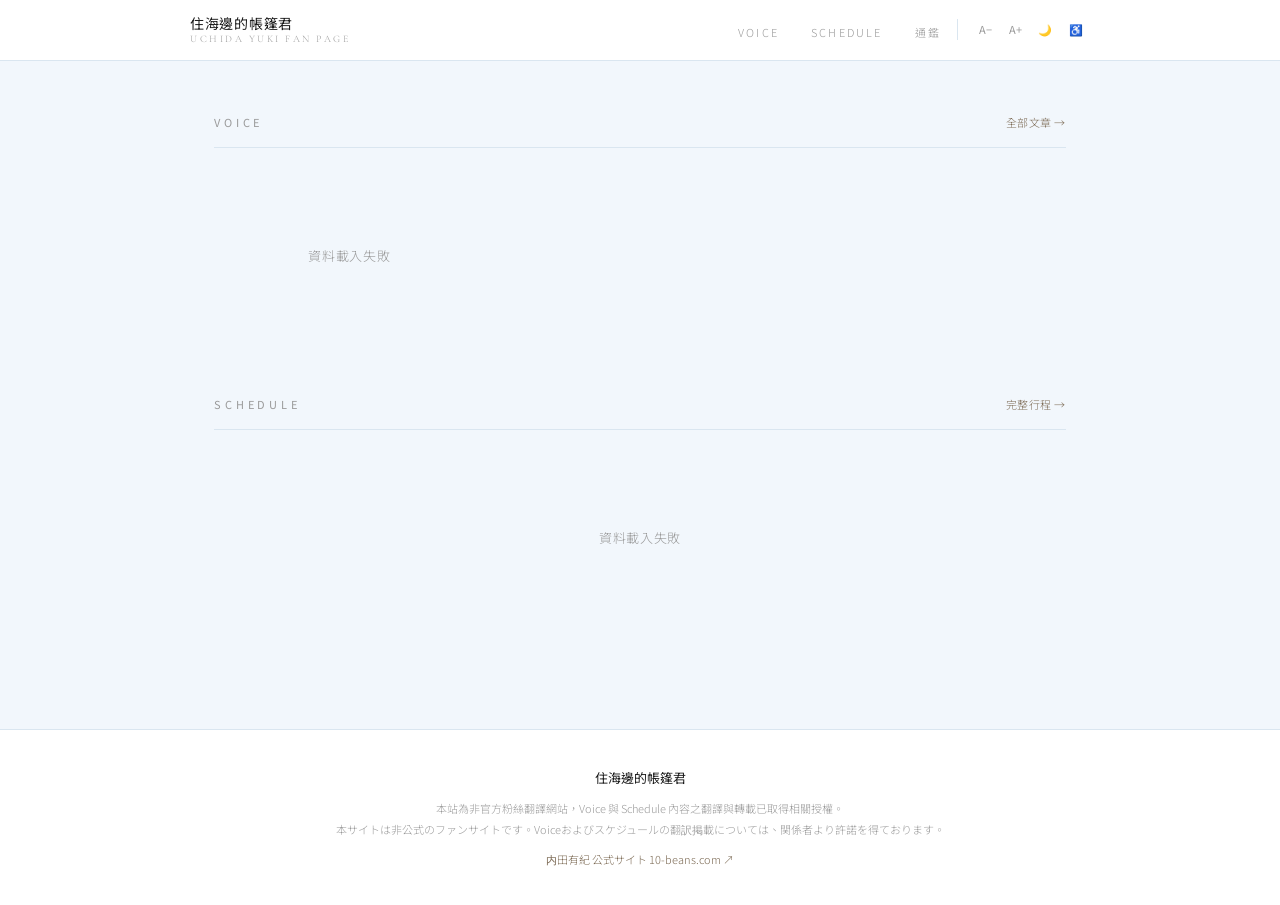
==== index.html @ 073a6e4d "Update index.html" ====
<!DOCTYPE html>
<html lang="zh-TW">
<head>
  <meta charset="UTF-8">
  <meta name="viewport" content="width=device-width, initial-scale=1.0">
  <title>住海邊的帳篷君</title>
  <meta name="description" content="住海邊的帳篷君">
  <link rel="icon" href="assets/favicon.svg" type="image/svg+xml">
  <link rel="stylesheet" href="assets/css/style.css">
</head>
<body>

<header class="site-header">
  <a href="#main-content" class="skip-link">跳到主要內容</a>
  <div class="header-inner">
    <a href="index.html" class="site-title">
      住海邊的帳篷君
      <small>UCHIDA YUKI FAN PAGE</small>
    </a>
    <div class="header-right">
      <nav>
        <a href="voice.html">VOICE</a>
        <a href="schedule.html">SCHEDULE</a>
        <a href="works.html">通鑑</a>
      </nav>
      <div class="a11y-controls" role="group" aria-label="顯示設定">
        <button class="ctrl-btn" id="btn-font-down" aria-label="縮小字體">A−</button>
        <button class="ctrl-btn" id="btn-font-up"   aria-label="放大字體">A+</button>
        <button class="ctrl-btn" id="btn-dark"      aria-label="切換夜間模式">🌙</button>
        <button class="ctrl-btn" id="btn-a11y"      aria-label="切換無障礙模式">♿</button>
      </div>
    </div>
  </div>
</header>

<main id="main-content" class="main-content">

  <section aria-label="Voice 近況分享">
    <div class="section-header">
      <span class="section-title">Voice</span>
      <a href="voice.html" class="section-more">全部文章 →</a>
    </div>
    <div class="voice-grid" id="home-voice" aria-live="polite" aria-label="最新 Voice 文章">
      <div class="loading">讀取中…</div>
    </div>
  </section>

  <section aria-label="Schedule 近期行程">
    <div class="section-header">
      <span class="section-title">Schedule</span>
      <a href="schedule.html" class="section-more">完整行程 →</a>
    </div>
    <div class="schedule-list" id="home-schedule" aria-live="polite" aria-label="最新行程">
      <div class="loading">讀取中…</div>
    </div>
  </section>

</main>

<footer class="site-footer">
  <div class="footer-inner">
    <div class="footer-name">住海邊的帳篷君</div>
    <div class="footer-notice">
      本站為非官方粉絲翻譯網站，Voice 與 Schedule 內容之翻譯與轉載已取得相關授權。<br>
      本サイトは非公式のファンサイトです。Voiceおよびスケジュールの翻訳掲載については、関係者より許諾を得ております。
    </div>
    <div class="footer-official">
      <a href="https://10-beans.com/" target="_blank" rel="noopener">内田有紀 公式サイト 10-beans.com ↗</a>
    </div>
  </div>
</footer>

<script src="assets/js/app.js"></script>
<script>initHomePage();</script>
</body>
</html>
---- assets/css/style.css ----
@import url('https://fonts.googleapis.com/css2?family=Noto+Sans+TC:wght@300;400;500&family=Cormorant+Garamond:ital,wght@0,300;0,400;1,300&display=swap');

:root {
  --bg: #F2F7FC;
  --bg-card: #FFFFFF;
  --text-primary: #1C1C1C;
  --text-secondary: #5A5A5A;
  --text-muted: #9A9A9A;
  --border: #DAE6F0;
  --accent: #7C6A54;
  --accent-hover: #5C4E3C;
  --accent-light: #E6EFF7;
}

* { box-sizing: border-box; margin: 0; padding: 0; }

body {
  font-family: 'Noto Sans TC', sans-serif;
  font-weight: 300;
  background: var(--bg);
  color: var(--text-primary);
  line-height: 1.8;
}

a { color: inherit; text-decoration: none; }

/* ── Header ── */
.site-header {
  border-bottom: 1px solid var(--border);
  padding: 0 24px;
  background: #fff;
  position: sticky;
  top: 0;
  z-index: 100;
}
.header-inner {
  max-width: 900px;
  margin: 0 auto;
  display: flex;
  align-items: center;
  justify-content: space-between;
  height: 60px;
}
.site-title {
  font-size: 14px;
  font-weight: 400;
  letter-spacing: 0.05em;
  line-height: 1.3;
}
.site-title small {
  display: block;
  font-family: 'Cormorant Garamond', serif;
  font-size: 10px;
  color: var(--text-muted);
  letter-spacing: 0.25em;
  font-weight: 300;
}
nav a {
  font-size: 11px;
  letter-spacing: 0.2em;
  color: var(--text-muted);
  margin-left: 28px;
  transition: color 0.2s;
}
nav a:hover, nav a.active { color: var(--accent); }

/* ── Layout ── */
.main-content {
  max-width: 900px;
  margin: 0 auto;
  padding: 52px 24px;
}

/* ── Section header ── */
.section-header {
  display: flex;
  align-items: baseline;
  justify-content: space-between;
  margin-bottom: 32px;
  padding-bottom: 14px;
  border-bottom: 1px solid var(--border);
}
.section-title {
  font-size: 11px;
  letter-spacing: 0.35em;
  font-weight: 400;
  color: var(--text-muted);
  text-transform: uppercase;
}
.section-more {
  font-size: 11px;
  color: var(--accent);
  letter-spacing: 0.05em;
}

/* ── Voice cards ── */
.voice-grid {
  display: grid;
  grid-template-columns: repeat(auto-fill, minmax(260px, 1fr));
  gap: 20px;
  margin-bottom: 64px;
}
.voice-card {
  display: block;
  background: var(--bg-card);
  border: 1px solid var(--border);
  padding: 22px 24px;
  transition: border-color 0.2s, box-shadow 0.2s;
}
.voice-card:hover {
  border-color: var(--accent);
  box-shadow: 0 2px 16px rgba(124, 106, 84, 0.09);
}
.voice-date {
  font-size: 13px;
  color: var(--text-muted);
  letter-spacing: 0.1em;
  margin-bottom: 10px;
  font-family: 'Cormorant Garamond', serif;
}
.voice-title {
  font-size: 15px;
  font-weight: 400;
  line-height: 1.55;
  margin-bottom: 10px;
}
.voice-excerpt {
  font-size: 13px;
  color: var(--text-secondary);
  line-height: 1.7;
  display: -webkit-box;
  -webkit-line-clamp: 3;
  -webkit-box-orient: vertical;
  overflow: hidden;
}

/* ── Schedule list ── */
.schedule-list { margin-bottom: 64px; }
.schedule-item {
  display: grid;
  grid-template-columns: 110px 56px 1fr;
  gap: 16px;
  align-items: start;
  padding: 18px 0;
  border-bottom: 1px solid var(--border);
}
.schedule-item:first-child { border-top: 1px solid var(--border); }
.schedule-date {
  font-size: 12px;
  font-family: 'Cormorant Garamond', serif;
  color: var(--text-muted);
  padding-top: 3px;
  line-height: 1.5;
}
.schedule-type {
  display: inline-block;
  font-size: 10px;
  letter-spacing: 0.08em;
  padding: 3px 8px;
  background: var(--accent-light);
  color: var(--accent);
  margin-top: 2px;
}
.schedule-content { font-size: 14px; }
.schedule-title { font-weight: 400; margin-bottom: 4px; line-height: 1.5; }
.schedule-desc { font-size: 13px; color: var(--text-secondary); line-height: 1.65; }
.schedule-link {
  display: inline-block;
  font-size: 11px;
  color: var(--accent);
  margin-top: 5px;
  letter-spacing: 0.05em;
}

/* ── Page header ── */
.page-header {
  margin-bottom: 48px;
  padding-bottom: 20px;
  border-bottom: 1px solid var(--border);
}
.page-label {
  font-size: 10px;
  letter-spacing: 0.4em;
  font-weight: 400;
  color: var(--text-muted);
  text-transform: uppercase;
}
.page-title-jp {
  font-size: 24px;
  font-weight: 300;
  margin-top: 8px;
  font-family: 'Cormorant Garamond', serif;
  color: var(--text-primary);
}

/* ── Post detail ── */
.post-meta { margin-bottom: 32px; }
.post-date {
  font-size: 15px;
  color: var(--text-muted);
  font-family: 'Cormorant Garamond', serif;
  letter-spacing: 0.1em;
  margin-bottom: 12px;
}
.post-title { font-size: 22px; font-weight: 400; line-height: 1.5; }
.post-body {
  font-size: 15px;
  line-height: 1.5;
  color: var(--text-primary);
}
.post-body p { margin-bottom: 0.4em; }
.post-notice {
  margin-top: 52px;
  padding: 16px 20px;
  background: var(--accent-light);
  font-size: 12px;
  color: var(--text-secondary);
  border-left: 2px solid var(--accent);
  line-height: 1.8;
}
.post-notice a { color: var(--accent); }
.back-link {
  display: inline-block;
  margin-top: 32px;
  font-size: 12px;
  color: var(--accent);
  letter-spacing: 0.05em;
}

/* ── Pagination ── */
.pagination {
  display: flex;
  justify-content: center;
  gap: 6px;
  margin-top: 48px;
}
.page-btn {
  width: 34px;
  height: 34px;
  display: flex;
  align-items: center;
  justify-content: center;
  border: 1px solid var(--border);
  background: white;
  font-size: 12px;
  cursor: pointer;
  color: var(--text-secondary);
  transition: all 0.2s;
  font-family: 'Noto Sans TC', sans-serif;
}
.page-btn:hover { border-color: var(--accent); color: var(--accent); }
.page-btn.active { background: var(--accent); border-color: var(--accent); color: white; }
.page-ellipsis { display: flex; align-items: center; padding: 0 4px; color: var(--text-muted); font-size: 12px; }

/* ── States ── */
.empty-state {
  text-align: center;
  padding: 64px 0;
  color: var(--text-muted);
  font-size: 13px;
  letter-spacing: 0.05em;
}
.loading {
  text-align: center;
  padding: 40px;
  color: var(--text-muted);
  font-size: 12px;
  letter-spacing: 0.15em;
}

/* ── Footer ── */
.site-footer {
  border-top: 1px solid var(--border);
  padding: 36px 24px;
  text-align: center;
  background: #fff;
}
.footer-inner { max-width: 900px; margin: 0 auto; }
.footer-name { font-size: 13px; font-weight: 400; margin-bottom: 8px; }
.footer-notice { font-size: 11px; color: var(--text-muted); line-height: 1.9; }
.footer-official { font-size: 11px; margin-top: 10px; }
.footer-official a { color: var(--accent); }

/* ── Skip link ── */
.skip-link {
  position: absolute;
  top: -48px;
  left: 16px;
  background: var(--accent);
  color: #fff;
  padding: 8px 16px;
  font-size: 13px;
  z-index: 200;
  border-radius: 0 0 4px 4px;
  transition: top 0.15s;
}
.skip-link:focus { top: 0; outline: none; }

/* ── Header controls ── */
.header-right {
  display: flex;
  align-items: center;
  gap: 16px;
}
.a11y-controls {
  display: flex;
  align-items: center;
  gap: 2px;
  padding-left: 14px;
  border-left: 1px solid var(--border);
}
.ctrl-btn {
  background: none;
  border: none;
  cursor: pointer;
  font-size: 11px;
  color: var(--text-muted);
  padding: 5px 7px;
  border-radius: 3px;
  transition: all 0.15s;
  font-family: 'Noto Sans TC', sans-serif;
  letter-spacing: 0.03em;
  line-height: 1;
}
.ctrl-btn:hover { color: var(--accent); background: var(--accent-light); }
.ctrl-btn.active { color: var(--accent); background: var(--accent-light); }

/* ── Keyboard focus (all modes) ── */
a:focus-visible,
button:focus-visible {
  outline: 2px solid var(--accent);
  outline-offset: 2px;
  border-radius: 2px;
}

/* ── Dark mode ── */
body.dark-mode {
  --bg: #151b25;
  --bg-card: #1c2435;
  --text-primary: #dce4f0;
  --text-secondary: #8a9ab0;
  --text-muted: #556070;
  --border: #263040;
  --accent: #9a8870;
  --accent-hover: #b8a688;
  --accent-light: #1e2530;
}
body.dark-mode .site-header { background: #111720; }
body.dark-mode .site-footer { background: #111720; }
body.dark-mode .page-btn { background: var(--bg-card); }

/* ── Font size levels ── */
body.font-lg .post-body,
body.font-lg .voice-excerpt,
body.font-lg .schedule-content { font-size: 16px; }
body.font-lg .voice-date,
body.font-lg .schedule-date { font-size: 14px; }

body.font-xl .post-body,
body.font-xl .voice-excerpt,
body.font-xl .schedule-content { font-size: 18px; }
body.font-xl .voice-date,
body.font-xl .schedule-date { font-size: 15px; }

/* ── Accessibility mode ── */
body.a11y-mode nav a {
  min-height: 44px;
  display: inline-flex;
  align-items: center;
}
body.a11y-mode .ctrl-btn { min-height: 36px; min-width: 36px; }
body.a11y-mode .voice-card { padding: 28px; }
body.a11y-mode .page-btn { width: 44px; height: 44px; font-size: 14px; }
body.a11y-mode .schedule-item { padding: 22px 0; gap: 20px; }
body.a11y-mode *:focus,
body.a11y-mode *:focus-visible {
  outline: 3px solid var(--accent) !important;
  outline-offset: 3px;
}

/* ── Works 有紀通鑑 ── */
.page-eyebrow {
  font-size: 11px;
  letter-spacing: 0.3em;
  color: var(--text-muted);
  text-transform: uppercase;
  margin-bottom: 8px;
}
.page-title-lg {
  font-size: 28px;
  font-weight: 300;
  font-family: 'Cormorant Garamond', serif;
  letter-spacing: 0.05em;
  margin-bottom: 6px;
}
.page-desc {
  font-size: 13px;
  color: var(--text-secondary);
  margin-bottom: 40px;
}

/* 篩選列 */
.works-filter {
  display: flex;
  flex-wrap: wrap;
  gap: 8px;
  margin-bottom: 48px;
}
.filter-btn {
  background: none;
  border: 1px solid var(--border);
  padding: 5px 14px;
  font-size: 12px;
  font-family: inherit;
  letter-spacing: 0.05em;
  color: var(--text-secondary);
  cursor: pointer;
  border-radius: 2px;
  transition: all 0.2s;
}
.filter-btn:hover { border-color: var(--accent); color: var(--accent); }
.filter-btn.active {
  background: var(--accent);
  border-color: var(--accent);
  color: #fff;
}

/* 時間軸 */
.timeline-year-block { margin-bottom: 48px; }
.timeline-year-heading {
  display: flex;
  align-items: baseline;
  gap: 16px;
  margin-bottom: 16px;
}
.timeline-year {
  font-family: 'Cormorant Garamond', serif;
  font-size: 32px;
  font-weight: 300;
  color: var(--text-muted);
  min-width: 60px;
  letter-spacing: 0.02em;
}
.timeline-year-line {
  flex: 1;
  height: 1px;
  background: var(--border);
}
.timeline-works { display: flex; flex-direction: column; gap: 0; }
.work-item {
  display: grid;
  grid-template-columns: 80px 1fr;
  gap: 12px 16px;
  padding: 12px 0;
  border-bottom: 1px solid var(--border);
  align-items: start;
}
.work-item:last-child { border-bottom: none; }
.work-type-tag {
  display: inline-block;
  font-size: 10px;
  letter-spacing: 0.08em;
  padding: 3px 8px;
  border-radius: 2px;
  white-space: nowrap;
  margin-top: 2px;
  text-align: center;
}
/* 各類型顏色 */
.tag-電視劇  { background: #E3EEF9; color: #2471A3; }
.tag-電影    { background: #EDE0F5; color: #7D3C98; }
.tag-配信短劇 { background: #D5EEF0; color: #117A8B; }
.tag-CD      { background: #FDEBD0; color: #BA6A1A; }
.tag-演唱會   { background: #FDEBF2; color: #B5316A; }
.tag-舞台劇   { background: #D5F5E3; color: #1E8449; }
.tag-其他    { background: #F0F0F0; color: #666; }

.work-info { }
.work-title {
  font-size: 14px;
  font-weight: 400;
  line-height: 1.5;
}
.work-title-zh {
  font-size: 12px;
  color: var(--text-muted);
  margin-left: 6px;
}
.work-meta {
  font-size: 12px;
  color: var(--text-secondary);
  margin-top: 3px;
  line-height: 1.6;
}
.work-notes {
  font-size: 11px;
  color: var(--text-muted);
  margin-top: 3px;
  line-height: 1.6;
}

/* dark mode works */
body.dark-mode .tag-電視劇  { background: #1A3050; color: #6AACDC; }
body.dark-mode .tag-電影    { background: #2D1F40; color: #C39BD3; }
body.dark-mode .tag-配信短劇 { background: #0E2D32; color: #76D7C4; }
body.dark-mode .tag-CD      { background: #3D2508; color: #F0A862; }
body.dark-mode .tag-演唱會   { background: #3D0A20; color: #F1948A; }
body.dark-mode .tag-舞台劇   { background: #0B3020; color: #7DCEA0; }
body.dark-mode .tag-其他    { background: #2a2a2a; color: #aaa; }

/* ── Responsive ── */
@media (max-width: 640px) {
  .schedule-item { grid-template-columns: 90px 1fr; }
  .schedule-type { display: none; }
  .voice-grid { grid-template-columns: 1fr; }
  nav a { margin-left: 18px; }
  .main-content { padding: 36px 18px; }
}
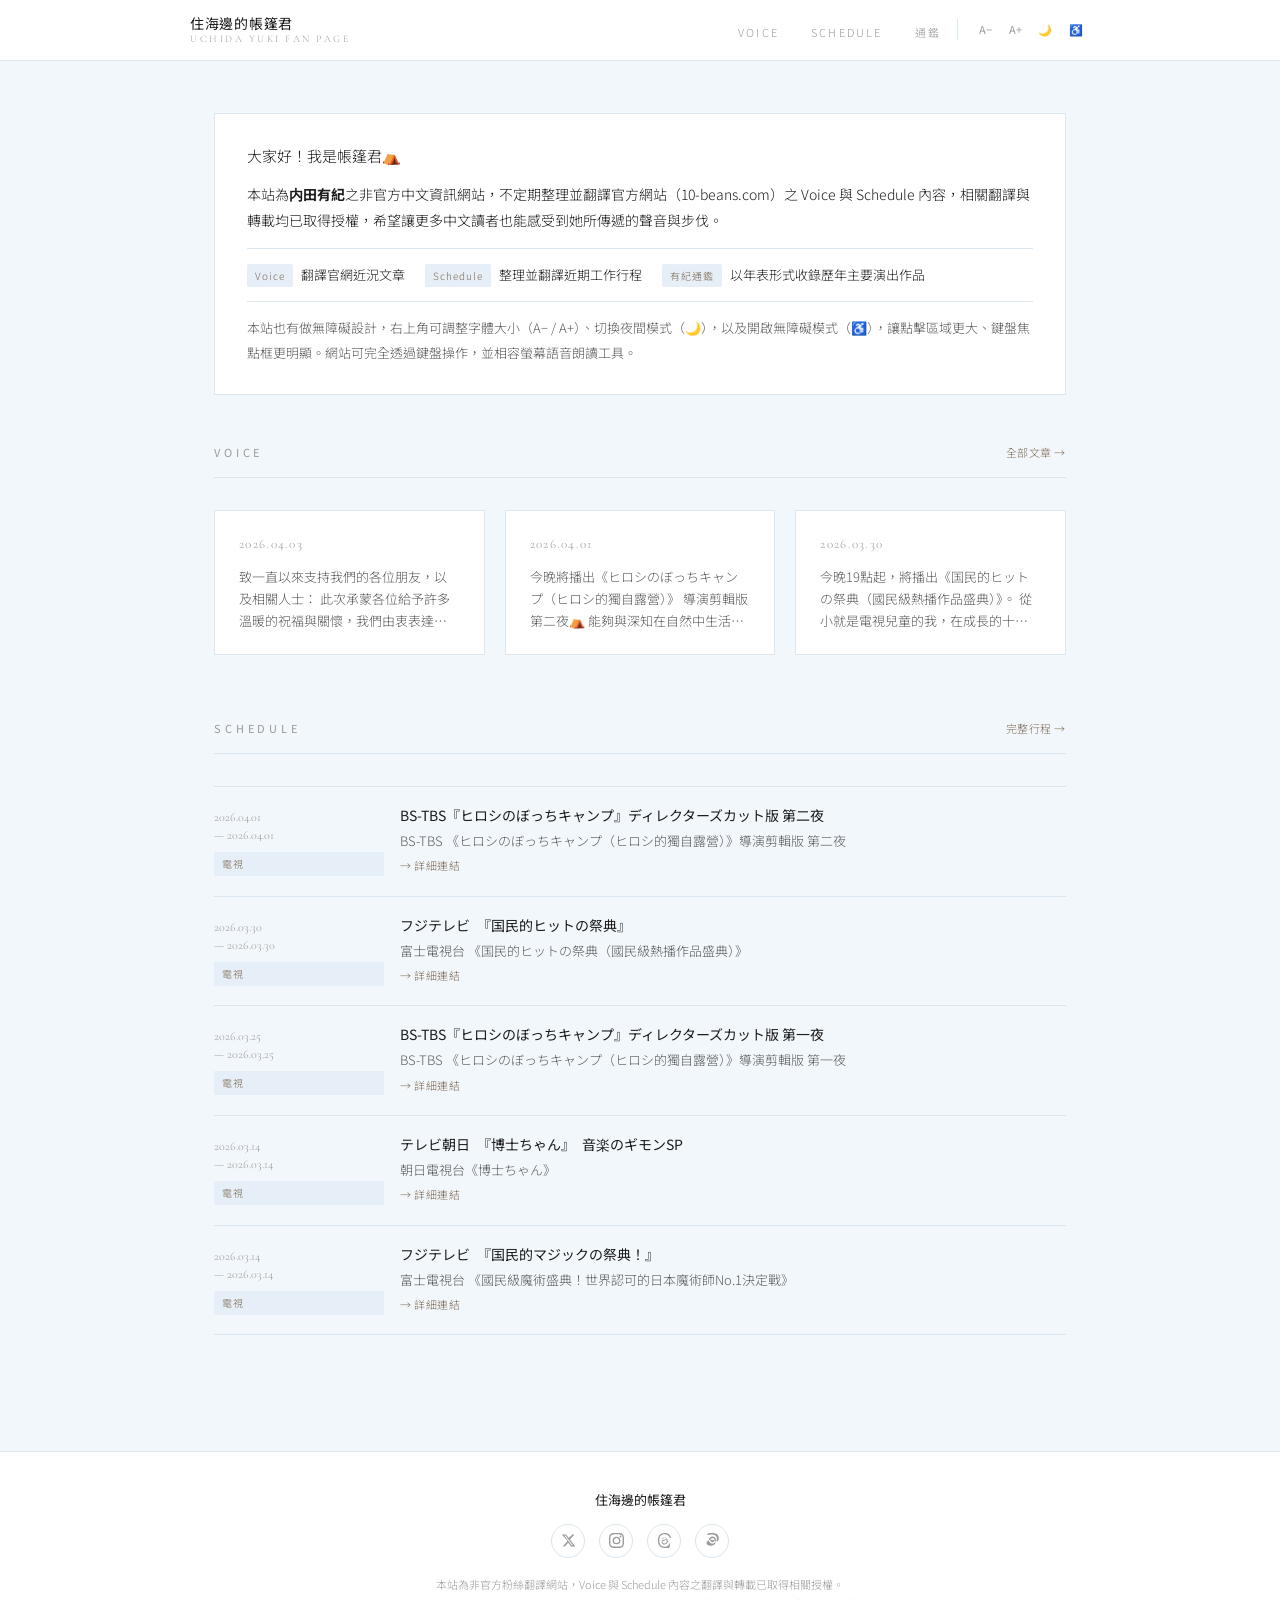
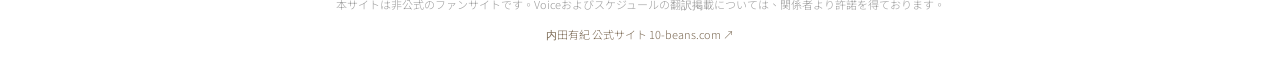
==== commit 3a4618aa: "Update index.html" ====
--- a/index.html
+++ b/index.html
@@ -35,6 +35,17 @@
 
 <main id="main-content" class="main-content">
 
+  <div class="site-intro">
+    <p class="intro-greeting">大家好！我是帳篷君⛺️</p>
+    <p>本站為<strong>内田有紀</strong>之非官方中文資訊網站，不定期整理並翻譯官方網站（<a href="https://10-beans.com/" target="_blank" rel="noopener">10-beans.com</a>）之 Voice 與 Schedule 內容，相關翻譯與轉載均已取得授權，希望讓更多中文讀者也能感受到她所傳遞的聲音與步伐。</p>
+    <div class="intro-tags" role="list">
+      <div class="intro-tag" role="listitem"><span class="intro-tag-label">Voice</span><span>翻譯官網近況文章</span></div>
+      <div class="intro-tag" role="listitem"><span class="intro-tag-label">Schedule</span><span>整理並翻譯近期工作行程</span></div>
+      <div class="intro-tag" role="listitem"><span class="intro-tag-label">有紀通鑑</span><span>以年表形式收錄歷年主要演出作品</span></div>
+    </div>
+    <p class="intro-a11y">本站也有做無障礙設計，右上角可調整字體大小（A− / A+）、切換夜間模式（🌙），以及開啟無障礙模式（♿），讓點擊區域更大、鍵盤焦點框更明顯。網站可完全透過鍵盤操作，並相容螢幕語音朗讀工具。</p>
+  </div>
+
   <section aria-label="Voice 近況分享">
     <div class="section-header">
       <span class="section-title">Voice</span>
@@ -60,6 +71,12 @@
 <footer class="site-footer">
   <div class="footer-inner">
     <div class="footer-name">住海邊的帳篷君</div>
+    <div class="footer-social">
+      <a href="https://x.com/YoukissTent1116" target="_blank" rel="noopener" aria-label="X（Twitter）帳號"><svg viewBox="0 0 24 24" aria-hidden="true"><path d="M18.244 2.25h3.308l-7.227 8.26 8.502 11.24H16.17l-4.714-6.231-5.401 6.231H2.748l7.73-8.835L1.254 2.25H8.08l4.264 5.633L18.244 2.25zm-1.161 17.52h1.833L7.084 4.126H5.117L17.083 19.77z"/></svg></a>
+      <a href="https://www.instagram.com/youkisstent1116/" target="_blank" rel="noopener" aria-label="Instagram 帳號"><svg viewBox="0 0 24 24" aria-hidden="true"><path d="M12 2.163c3.204 0 3.584.012 4.85.07 3.252.148 4.771 1.691 4.919 4.919.058 1.265.069 1.645.069 4.849 0 3.205-.012 3.584-.069 4.849-.149 3.225-1.664 4.771-4.919 4.919-1.266.058-1.644.07-4.85.07-3.204 0-3.584-.012-4.849-.07-3.26-.149-4.771-1.699-4.919-4.92-.058-1.265-.07-1.644-.07-4.849 0-3.204.013-3.583.07-4.849.149-3.227 1.664-4.771 4.919-4.919 1.266-.057 1.645-.069 4.849-.069zM12 0C8.741 0 8.333.014 7.053.072 2.695.272.273 2.69.073 7.052.014 8.333 0 8.741 0 12c0 3.259.014 3.668.072 4.948.2 4.358 2.618 6.78 6.98 6.98C8.333 23.986 8.741 24 12 24c3.259 0 3.668-.014 4.948-.072 4.354-.2 6.782-2.618 6.979-6.98.059-1.28.073-1.689.073-4.948 0-3.259-.014-3.667-.072-4.947-.196-4.354-2.617-6.78-6.979-6.98C15.668.014 15.259 0 12 0zm0 5.838a6.162 6.162 0 100 12.324 6.162 6.162 0 000-12.324zM12 16a4 4 0 110-8 4 4 0 010 8zm6.406-11.845a1.44 1.44 0 100 2.881 1.44 1.44 0 000-2.881z"/></svg></a>
+      <a href="https://www.threads.com/@youkisstent1116" target="_blank" rel="noopener" aria-label="Threads 帳號"><svg viewBox="0 0 24 24" aria-hidden="true"><path d="M12.186 24h-.007c-3.581-.024-6.334-1.205-8.184-3.509C2.35 18.44 1.5 15.586 1.472 12.01v-.017c.03-3.579.879-6.43 2.525-8.482C5.845 1.205 8.6.024 12.18 0h.014c2.746.02 5.043.725 6.826 2.098 1.677 1.29 2.858 3.13 3.509 5.467l-2.04.569c-1.104-3.96-3.898-5.984-8.304-6.015-2.91.022-5.11.936-6.54 2.717C4.307 6.504 3.616 8.914 3.589 12c.027 3.086.718 5.496 2.057 7.164 1.43 1.783 3.631 2.698 6.54 2.717 2.623-.02 4.358-.631 5.8-2.045 1.647-1.613 1.618-3.593 1.09-4.798-.312-.71-.873-1.3-1.634-1.75-.192 1.352-.622 2.446-1.284 3.272-.886 1.102-2.14 1.704-3.73 1.79-1.202.065-2.361-.218-3.259-.801-1.063-.689-1.685-1.74-1.752-2.964-.065-1.19.408-2.285 1.33-3.082.88-.76 2.119-1.207 3.583-1.291a13.853 13.853 0 0 1 3.02.142c-.126-.742-.375-1.332-.75-1.757-.513-.586-1.308-.883-2.359-.89h-.029c-.844 0-1.992.232-2.721 1.32L7.734 9.258c.849-1.264 2.304-2.025 3.957-2.025h.047c1.951.013 3.452.673 4.354 1.91.818 1.12 1.214 2.71 1.176 4.723a7.062 7.062 0 0 1 .975.603c1.227.872 2.02 2.079 2.347 3.497.504 2.174.119 4.648-2.042 6.765C17.23 23.276 15.23 24 12.186 24zm.007-11.69c-.173 0-.347.006-.522.018-1.773.104-2.983.968-2.905 2.208.038.652.382 1.168.978 1.552.682.443 1.567.595 2.423.547 1.307-.07 2.27-.617 2.86-1.625.481-.826.692-1.947.634-3.34a12.024 12.024 0 0 0-3.468-.36z"/></svg></a>
+      <a href="https://weibo.com/u/7761066082" target="_blank" rel="noopener" aria-label="微博帳號"><svg viewBox="0 0 24 24" aria-hidden="true"><path d="M10.098 20.323c-3.977.391-7.414-1.406-7.672-4.02-.259-2.609 2.759-5.047 6.74-5.441 3.979-.394 7.413 1.404 7.671 4.018.259 2.6-2.759 5.049-6.739 5.443zM11.32 0C7.294 0 4.58.923 4.58.923c-.63.219-.949.897-.733 1.516.217.621.906.951 1.541.742 0 0 2.318-.791 5.931-.791 4.603 0 7.717 2.312 7.717 6.197 0 1.049-.22 1.98-.633 2.776-.36.701-.092 1.555.62 1.905.712.35 1.58.089 1.94-.612.591-1.151.904-2.443.904-3.837C22.867 3.337 18.461 0 11.32 0zm.524 5.671c-3.13 0-5.667 2.537-5.667 5.667 0 3.13 2.537 5.667 5.667 5.667 3.13 0 5.667-2.537 5.667-5.667 0-3.13-2.537-5.667-5.667-5.667zm0 9.117c-1.904 0-3.449-1.545-3.449-3.449 0-1.904 1.545-3.449 3.449-3.449 1.904 0 3.449 1.545 3.449 3.449 0 1.904-1.545 3.449-3.449 3.449z"/></svg></a>
+    </div>
     <div class="footer-notice">
       本站為非官方粉絲翻譯網站，Voice 與 Schedule 內容之翻譯與轉載已取得相關授權。<br>
       本サイトは非公式のファンサイトです。Voiceおよびスケジュールの翻訳掲載については、関係者より許諾を得ております。
--- a/assets/css/style.css
+++ b/assets/css/style.css
@@ -138,13 +138,18 @@
 .schedule-list { margin-bottom: 64px; }
 .schedule-item {
   display: grid;
-  grid-template-columns: 110px 56px 1fr;
+  grid-template-columns: 170px 1fr;
   gap: 16px;
   align-items: start;
   padding: 18px 0;
   border-bottom: 1px solid var(--border);
 }
 .schedule-item:first-child { border-top: 1px solid var(--border); }
+.schedule-item-top {
+  display: flex;
+  flex-direction: column;
+  gap: 6px;
+}
 .schedule-date {
   font-size: 12px;
   font-family: 'Cormorant Garamond', serif;
@@ -276,10 +281,49 @@
   background: #fff;
 }
 .footer-inner { max-width: 900px; margin: 0 auto; }
-.footer-name { font-size: 13px; font-weight: 400; margin-bottom: 8px; }
+.footer-name { font-size: 13px; font-weight: 400; margin-bottom: 12px; }
 .footer-notice { font-size: 11px; color: var(--text-muted); line-height: 1.9; }
 .footer-official { font-size: 11px; margin-top: 10px; }
 .footer-official a { color: var(--accent); }
+
+/* Social icons */
+.footer-social { display: flex; justify-content: center; gap: 14px; margin-bottom: 16px; }
+.footer-social a {
+  display: flex; align-items: center; justify-content: center;
+  width: 34px; height: 34px;
+  border: 1px solid var(--border);
+  border-radius: 50%;
+  color: var(--text-muted);
+  transition: color 0.2s, border-color 0.2s;
+}
+.footer-social a:hover { color: var(--accent); border-color: var(--accent); }
+.footer-social svg { width: 15px; height: 15px; fill: currentColor; }
+
+/* Site intro */
+.site-intro {
+  background: var(--bg-card);
+  border: 1px solid var(--border);
+  padding: 28px 32px;
+  margin-bottom: 48px;
+  font-size: 14px;
+  line-height: 1.9;
+}
+.intro-greeting { font-size: 15px; margin-bottom: 10px; }
+.intro-tags {
+  display: flex; flex-wrap: wrap; gap: 8px 20px;
+  padding: 14px 0; margin: 14px 0;
+  border-top: 1px solid var(--border);
+  border-bottom: 1px solid var(--border);
+}
+.intro-tag { display: flex; align-items: center; gap: 8px; font-size: 13px; }
+.intro-tag-label {
+  font-size: 10px; letter-spacing: 0.1em;
+  padding: 2px 8px;
+  background: var(--accent-light); color: var(--accent);
+  border-radius: 2px; white-space: nowrap;
+}
+.intro-a11y { font-size: 13px; color: var(--text-secondary); }
+@media (max-width: 640px) { .site-intro { padding: 20px 18px; } }
 
 /* ── Skip link ── */
 .skip-link {
@@ -352,15 +396,23 @@
 /* ── Font size levels ── */
 body.font-lg .post-body,
 body.font-lg .voice-excerpt,
-body.font-lg .schedule-content { font-size: 16px; }
+body.font-lg .schedule-content,
+body.font-lg .work-title,
+body.font-lg .work-meta { font-size: 16px; }
 body.font-lg .voice-date,
-body.font-lg .schedule-date { font-size: 14px; }
+body.font-lg .schedule-date,
+body.font-lg .work-notes { font-size: 14px; }
+body.font-lg .timeline-year { font-size: 36px; }
 
 body.font-xl .post-body,
 body.font-xl .voice-excerpt,
-body.font-xl .schedule-content { font-size: 18px; }
+body.font-xl .schedule-content,
+body.font-xl .work-title,
+body.font-xl .work-meta { font-size: 18px; }
 body.font-xl .voice-date,
-body.font-xl .schedule-date { font-size: 15px; }
+body.font-xl .schedule-date,
+body.font-xl .work-notes { font-size: 15px; }
+body.font-xl .timeline-year { font-size: 40px; }
 
 /* ── Accessibility mode ── */
 body.a11y-mode nav a {
@@ -475,6 +527,13 @@
 .tag-舞台劇   { background: #D5F5E3; color: #1E8449; }
 .tag-其他    { background: #F0F0F0; color: #666; }
 
+.work-tag-col { display: flex; flex-direction: column; gap: 5px; align-items: flex-start; }
+.work-month {
+  font-size: 11px;
+  font-family: 'Cormorant Garamond', serif;
+  color: var(--text-muted);
+  letter-spacing: 0.05em;
+}
 .work-info { }
 .work-title {
   font-size: 14px;
@@ -510,9 +569,48 @@
 
 /* ── Responsive ── */
 @media (max-width: 640px) {
-  .schedule-item { grid-template-columns: 90px 1fr; }
-  .schedule-type { display: none; }
+  /* Header：兩行排列 */
+  .site-header { padding: 0 16px; }
+  .header-inner {
+    flex-wrap: wrap;
+    height: auto;
+    padding: 10px 0;
+    gap: 6px;
+  }
+  .site-title small { display: none; }
+  .site-title { font-size: 13px; }
+  .header-right {
+    width: 100%;
+    justify-content: space-between;
+    gap: 8px;
+  }
+  nav { display: flex; align-items: center; }
+  nav a { margin-left: 0; margin-right: 14px; font-size: 11px; letter-spacing: 0.08em; }
+  .a11y-controls { padding-left: 0; border-left: none; gap: 2px; }
+  .ctrl-btn { padding: 3px 5px; font-size: 10px; }
+
+  /* Schedule：改為垂直堆疊 */
+  .schedule-item {
+    display: block;
+    padding: 16px 0;
+  }
+  .schedule-item-top {
+    display: flex;
+    align-items: center;
+    gap: 8px;
+    margin-bottom: 6px;
+  }
+  .schedule-date { font-size: 12px; }
+  .schedule-type { display: inline-block; }
+  .schedule-content { font-size: 14px; }
+
+  /* Voice */
   .voice-grid { grid-template-columns: 1fr; }
-  nav a { margin-left: 18px; }
-  .main-content { padding: 36px 18px; }
-}
+  .main-content { padding: 32px 16px; }
+
+  /* Works 時間軸 */
+  .work-item { grid-template-columns: 64px 1fr; gap: 8px 12px; }
+  .timeline-year { font-size: 24px; }
+  .works-filter { gap: 6px; }
+  .filter-btn { padding: 4px 10px; font-size: 11px; }
+}
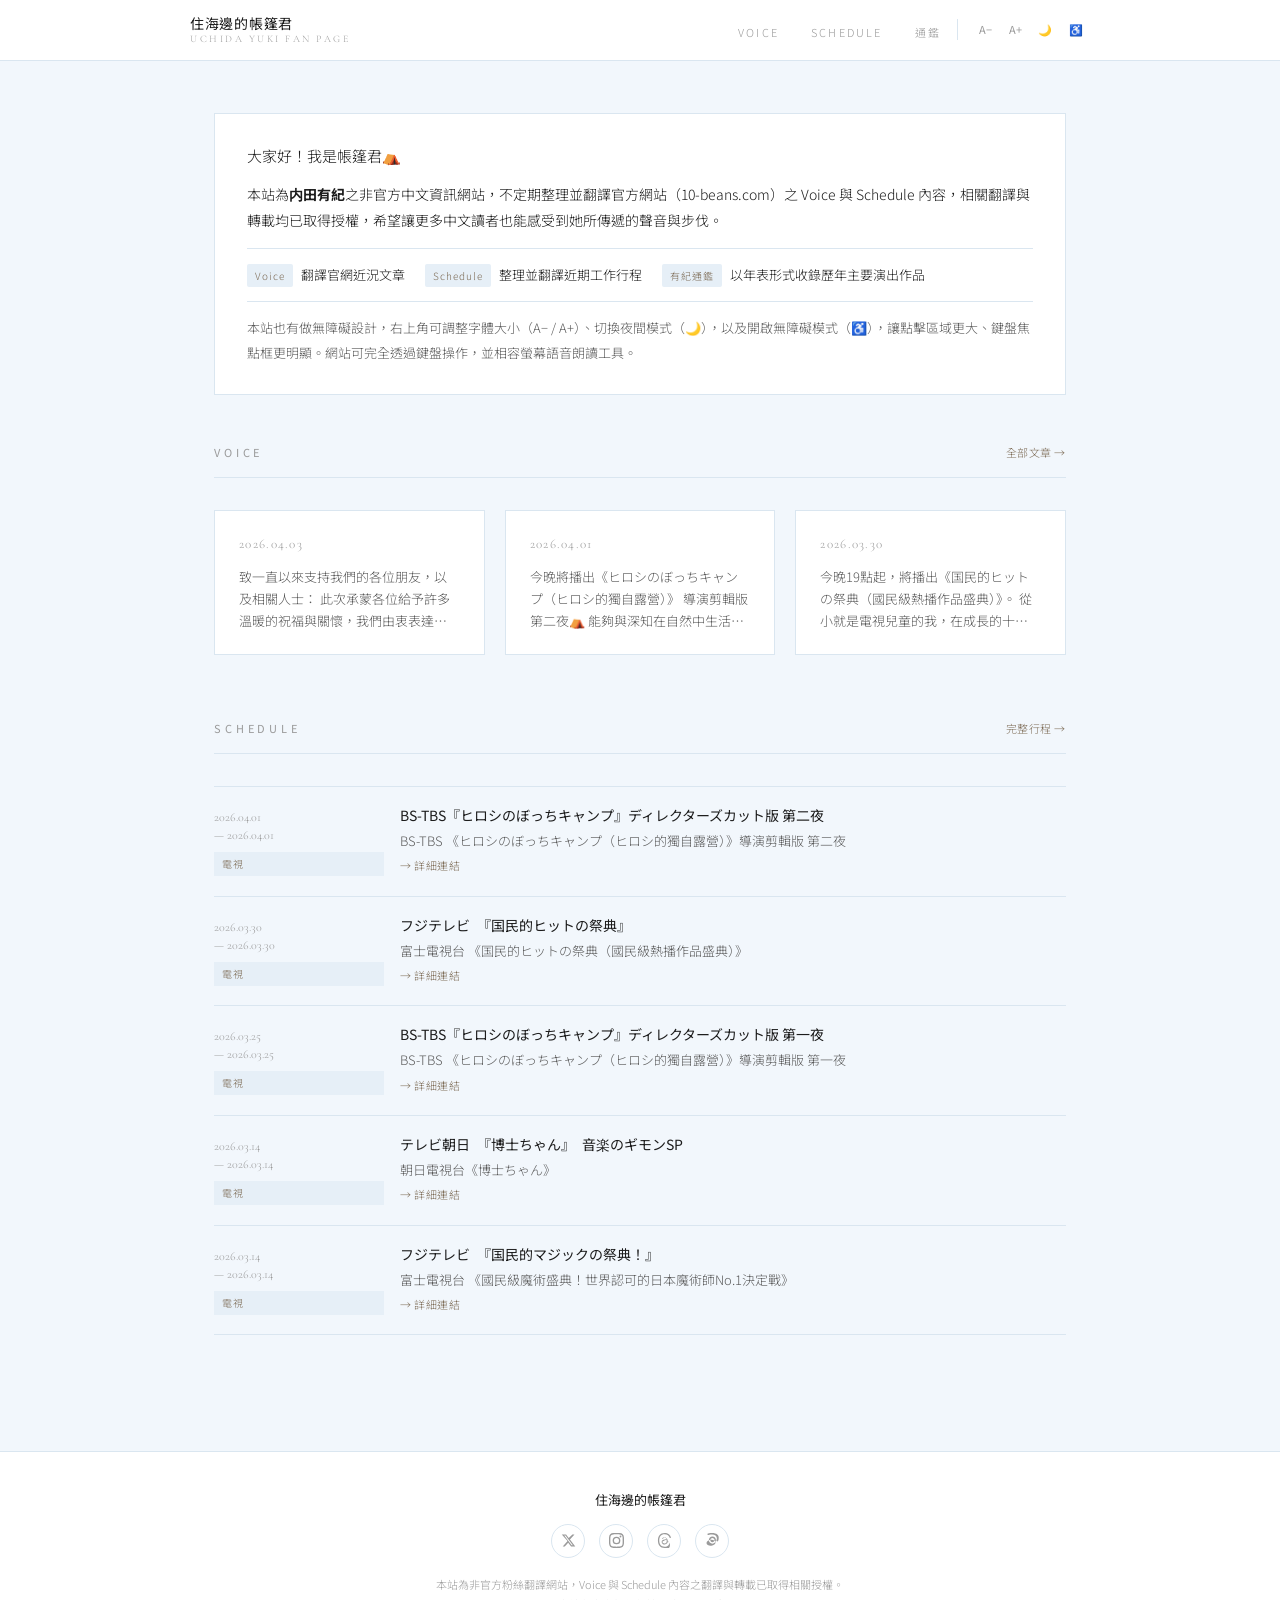
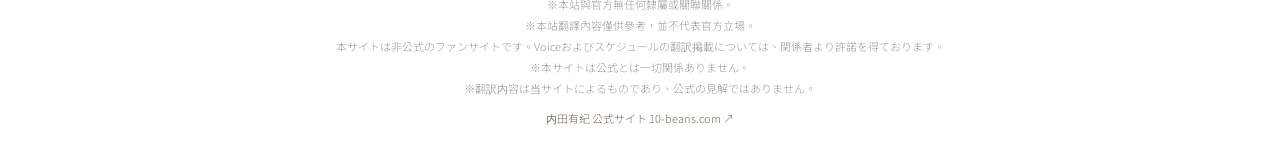
==== commit 7083378b: "Update index.html" ====
--- a/index.html
+++ b/index.html
@@ -79,7 +79,11 @@
     </div>
     <div class="footer-notice">
       本站為非官方粉絲翻譯網站，Voice 與 Schedule 內容之翻譯與轉載已取得相關授權。<br>
-      本サイトは非公式のファンサイトです。Voiceおよびスケジュールの翻訳掲載については、関係者より許諾を得ております。
+      ※本站與官方無任何隸屬或關聯關係。<br>
+      ※本站翻譯內容僅供參考，並不代表官方立場。<br>
+      本サイトは非公式のファンサイトです。Voiceおよびスケジュールの翻訳掲載については、関係者より許諾を得ております。<br>
+      ※本サイトは公式とは一切関係ありません。<br>
+      ※翻訳内容は当サイトによるものであり、公式の見解ではありません。
     </div>
     <div class="footer-official">
       <a href="https://10-beans.com/" target="_blank" rel="noopener">内田有紀 公式サイト 10-beans.com ↗</a>
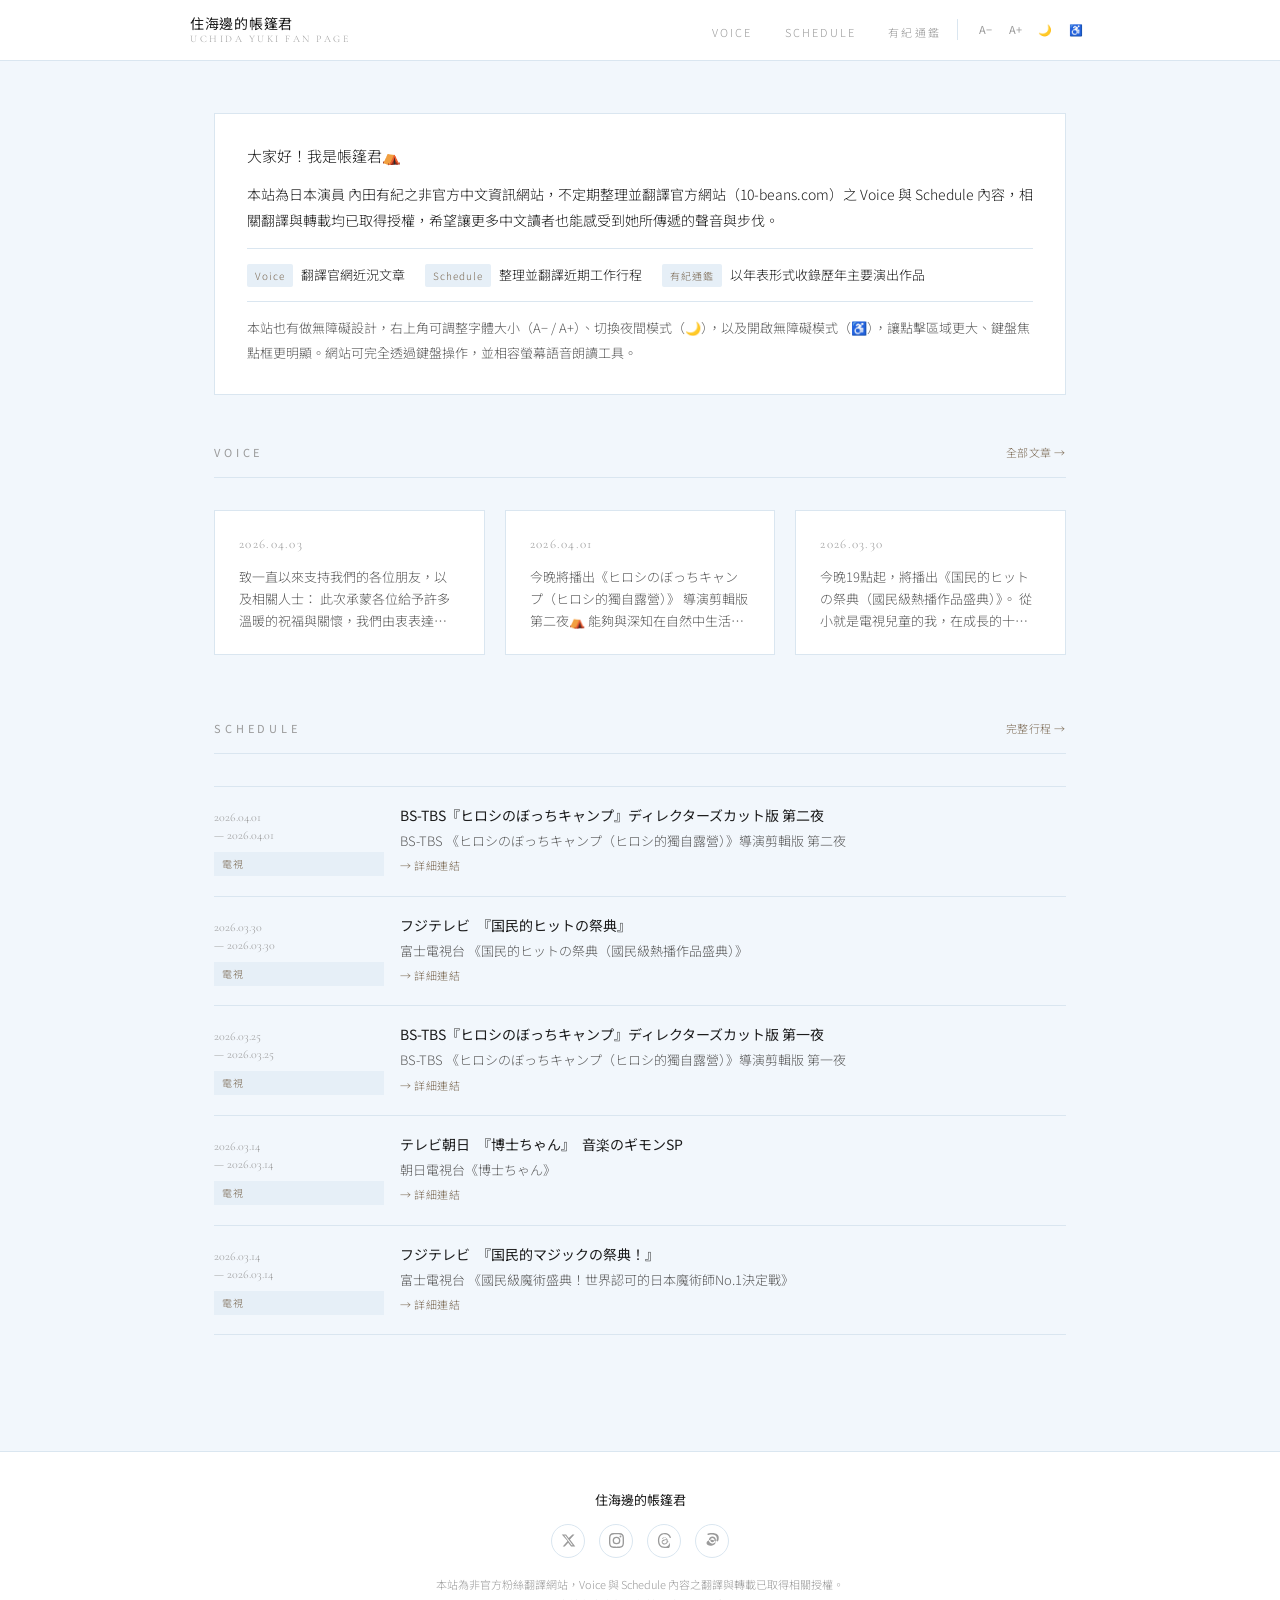
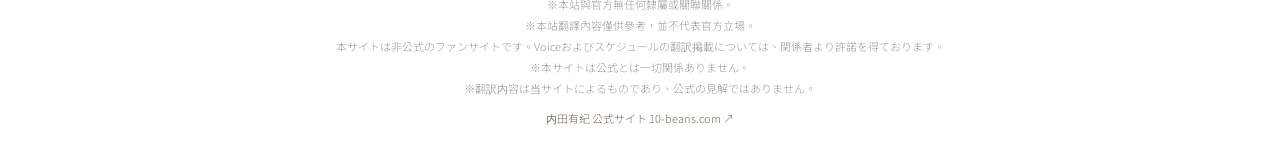
==== commit 349b3734: "Update index.html" ====
--- a/index.html
+++ b/index.html
@@ -21,7 +21,7 @@
       <nav>
         <a href="voice.html">VOICE</a>
         <a href="schedule.html">SCHEDULE</a>
-        <a href="works.html">通鑑</a>
+        <a href="works.html">有紀通鑑</a>
       </nav>
       <div class="a11y-controls" role="group" aria-label="顯示設定">
         <button class="ctrl-btn" id="btn-font-down" aria-label="縮小字體">A−</button>
@@ -37,7 +37,7 @@
 
   <div class="site-intro">
     <p class="intro-greeting">大家好！我是帳篷君⛺️</p>
-    <p>本站為<strong>内田有紀</strong>之非官方中文資訊網站，不定期整理並翻譯官方網站（<a href="https://10-beans.com/" target="_blank" rel="noopener">10-beans.com</a>）之 Voice 與 Schedule 內容，相關翻譯與轉載均已取得授權，希望讓更多中文讀者也能感受到她所傳遞的聲音與步伐。</p>
+    <p>本站為日本演員 </strong>內田有紀</strong>之非官方中文資訊網站，不定期整理並翻譯官方網站（<a href="https://10-beans.com/" target="_blank" rel="noopener">10-beans.com</a>）之 Voice 與 Schedule 內容，相關翻譯與轉載均已取得授權，希望讓更多中文讀者也能感受到她所傳遞的聲音與步伐。</p>
     <div class="intro-tags" role="list">
       <div class="intro-tag" role="listitem"><span class="intro-tag-label">Voice</span><span>翻譯官網近況文章</span></div>
       <div class="intro-tag" role="listitem"><span class="intro-tag-label">Schedule</span><span>整理並翻譯近期工作行程</span></div>
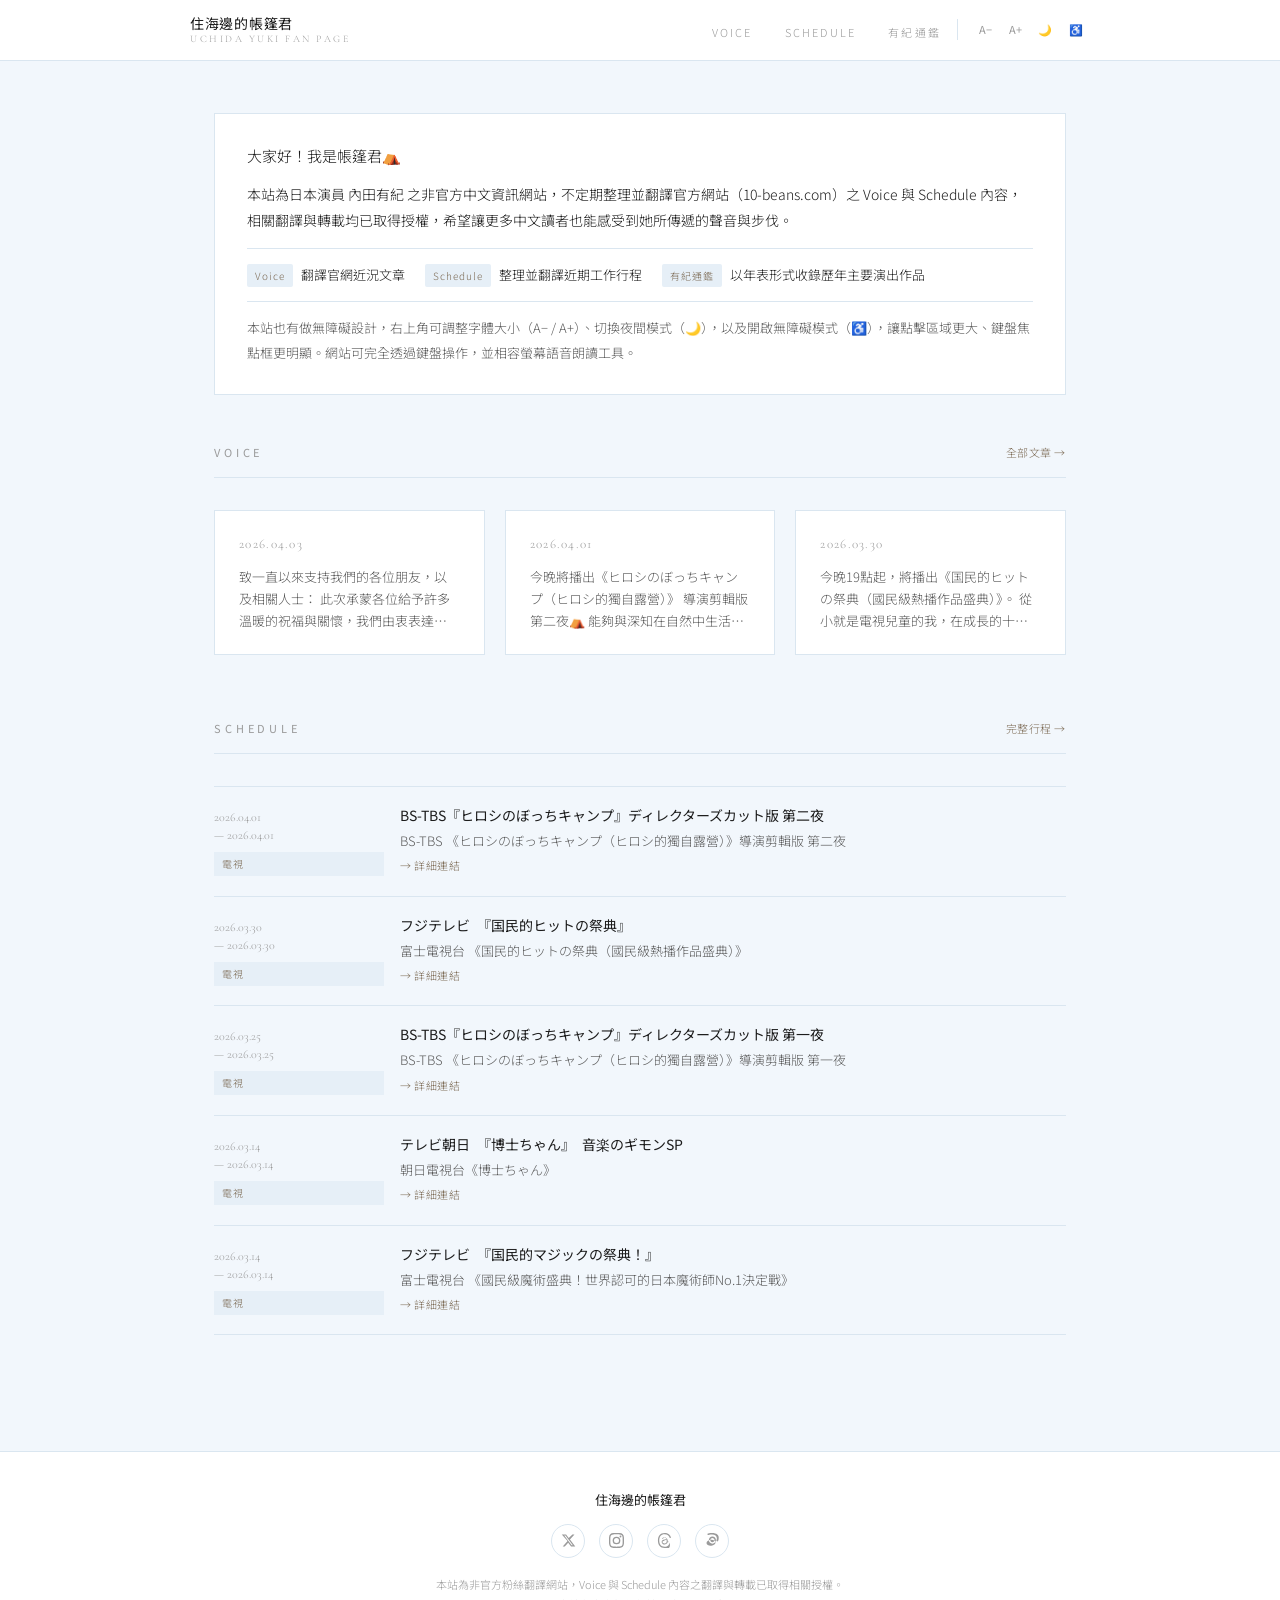
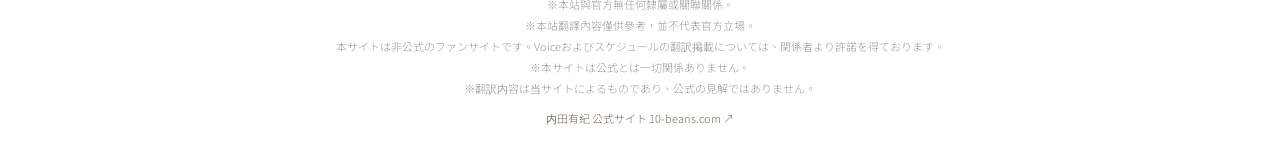
==== commit 12ba48d8: "Update index.html" ====
--- a/index.html
+++ b/index.html
@@ -37,7 +37,7 @@
 
   <div class="site-intro">
     <p class="intro-greeting">大家好！我是帳篷君⛺️</p>
-    <p>本站為日本演員 </strong>內田有紀</strong>之非官方中文資訊網站，不定期整理並翻譯官方網站（<a href="https://10-beans.com/" target="_blank" rel="noopener">10-beans.com</a>）之 Voice 與 Schedule 內容，相關翻譯與轉載均已取得授權，希望讓更多中文讀者也能感受到她所傳遞的聲音與步伐。</p>
+    <p>本站為日本演員 </strong>內田有紀</strong> 之非官方中文資訊網站，不定期整理並翻譯官方網站（<a href="https://10-beans.com/" target="_blank" rel="noopener">10-beans.com</a>）之 Voice 與 Schedule 內容，相關翻譯與轉載均已取得授權，希望讓更多中文讀者也能感受到她所傳遞的聲音與步伐。</p>
     <div class="intro-tags" role="list">
       <div class="intro-tag" role="listitem"><span class="intro-tag-label">Voice</span><span>翻譯官網近況文章</span></div>
       <div class="intro-tag" role="listitem"><span class="intro-tag-label">Schedule</span><span>整理並翻譯近期工作行程</span></div>
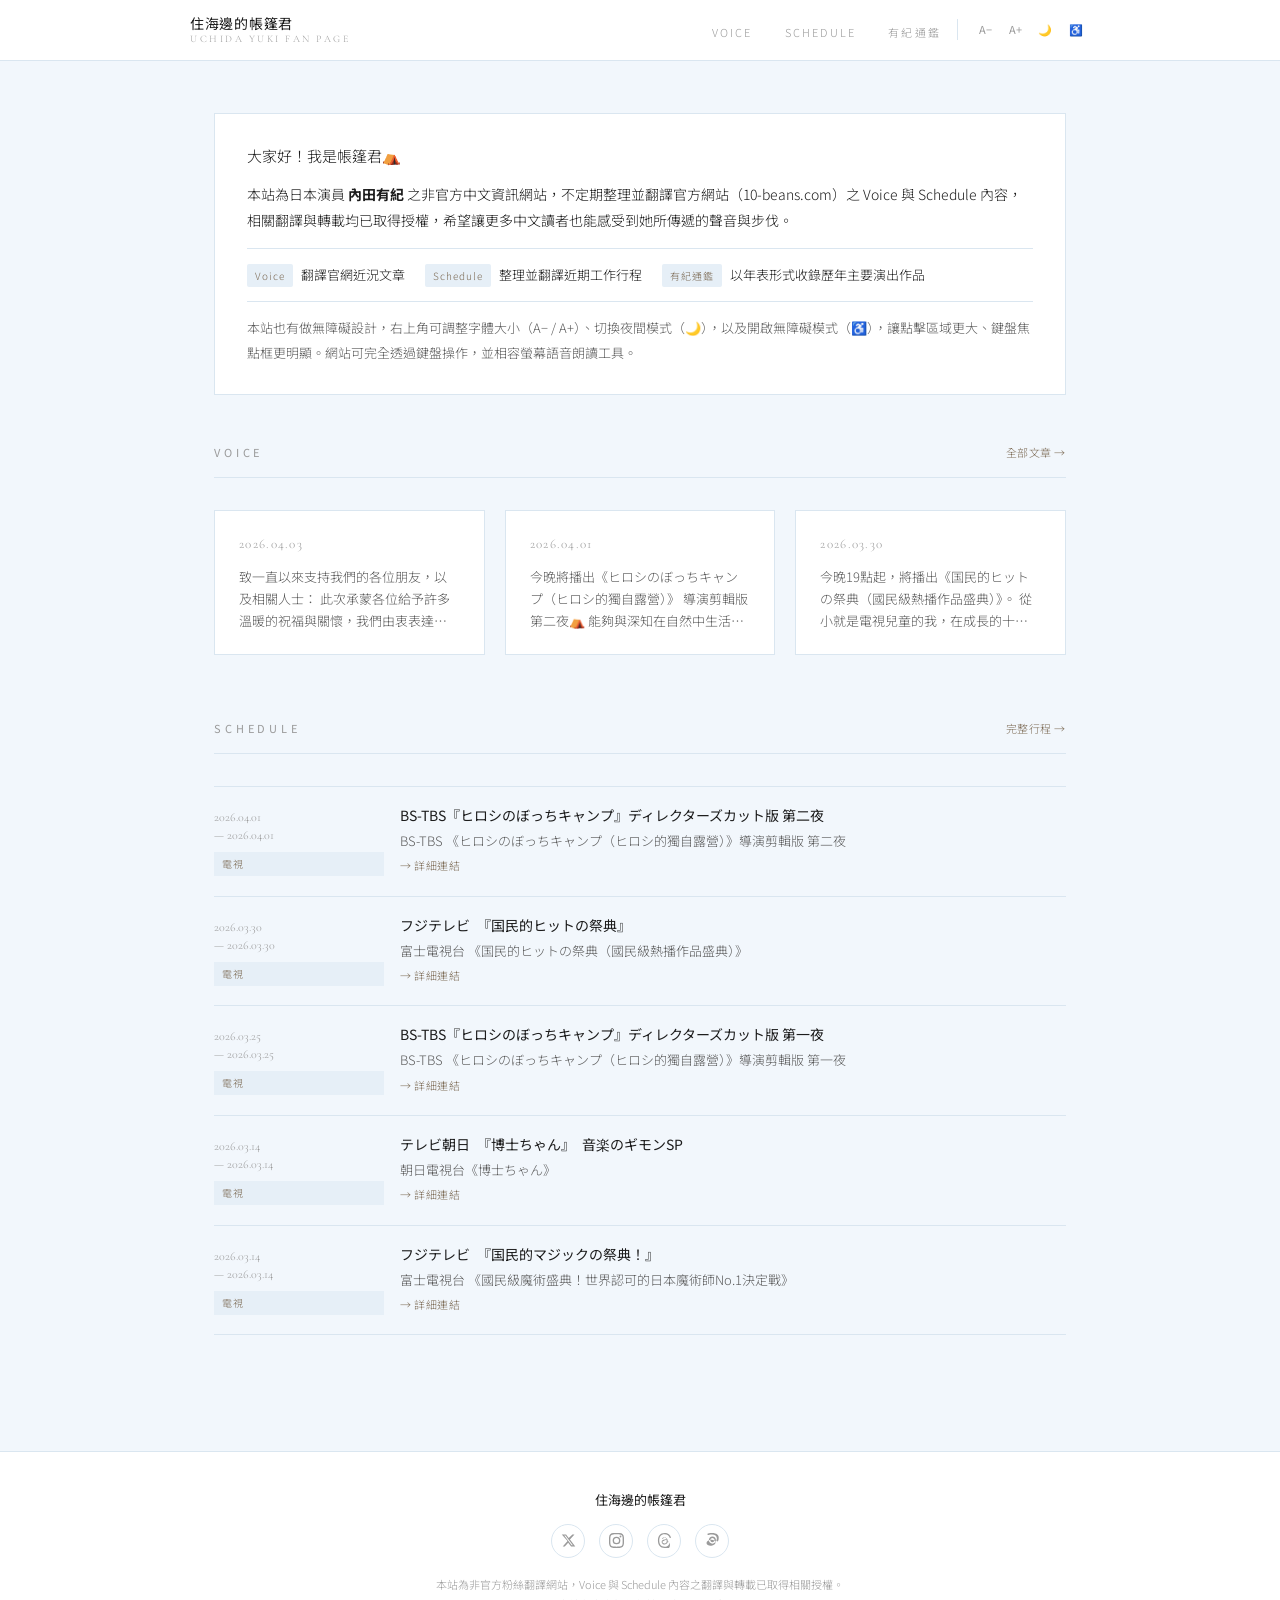
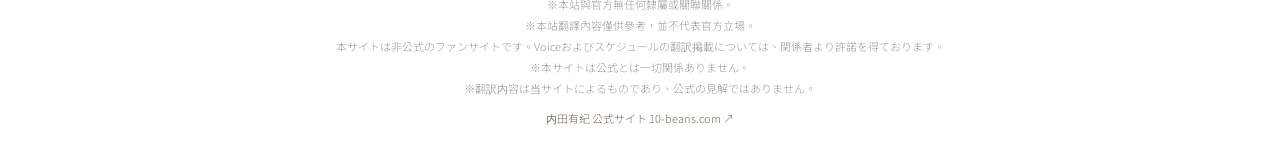
==== commit 334f7f32: "Update index.html" ====
--- a/index.html
+++ b/index.html
@@ -37,7 +37,7 @@
 
   <div class="site-intro">
     <p class="intro-greeting">大家好！我是帳篷君⛺️</p>
-    <p>本站為日本演員 </strong>內田有紀</strong> 之非官方中文資訊網站，不定期整理並翻譯官方網站（<a href="https://10-beans.com/" target="_blank" rel="noopener">10-beans.com</a>）之 Voice 與 Schedule 內容，相關翻譯與轉載均已取得授權，希望讓更多中文讀者也能感受到她所傳遞的聲音與步伐。</p>
+    <p>本站為日本演員 <strong>內田有紀</strong> 之非官方中文資訊網站，不定期整理並翻譯官方網站（<a href="https://10-beans.com/" target="_blank" rel="noopener">10-beans.com</a>）之 Voice 與 Schedule 內容，相關翻譯與轉載均已取得授權，希望讓更多中文讀者也能感受到她所傳遞的聲音與步伐。</p>
     <div class="intro-tags" role="list">
       <div class="intro-tag" role="listitem"><span class="intro-tag-label">Voice</span><span>翻譯官網近況文章</span></div>
       <div class="intro-tag" role="listitem"><span class="intro-tag-label">Schedule</span><span>整理並翻譯近期工作行程</span></div>
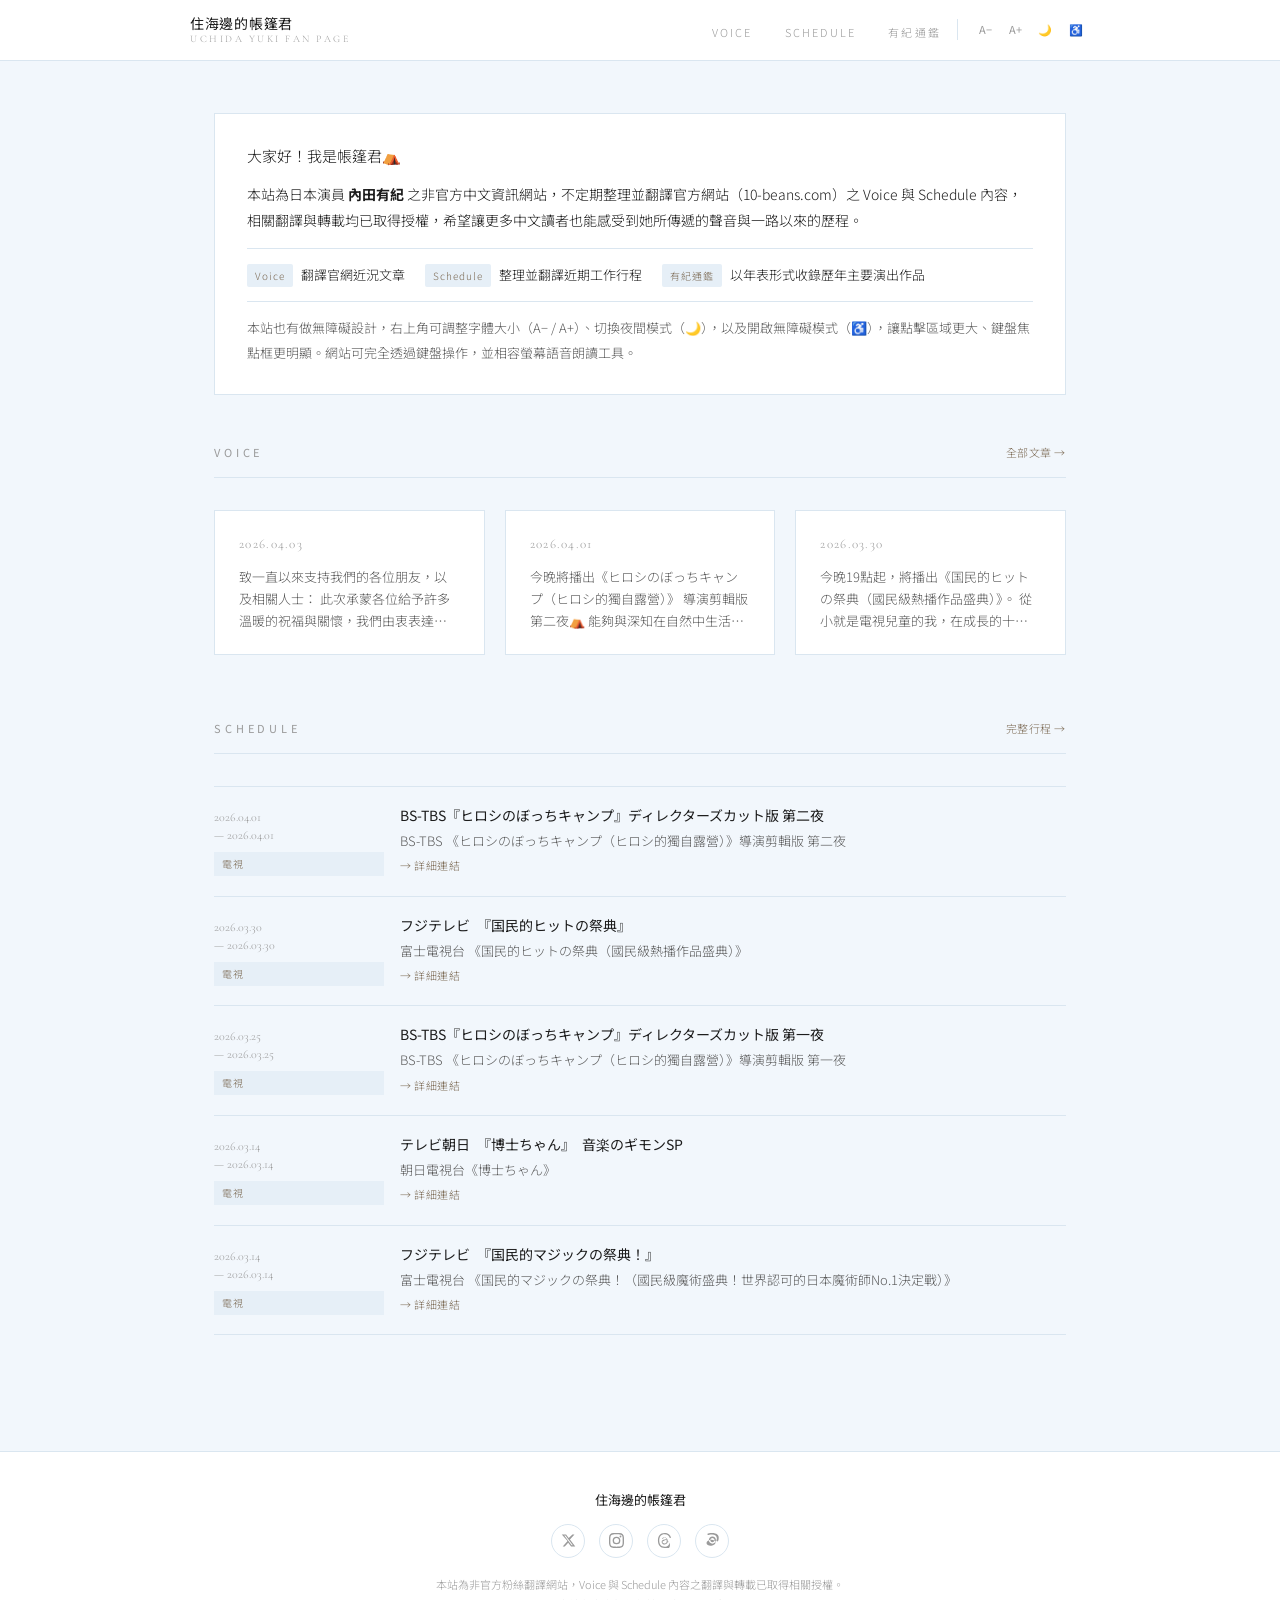
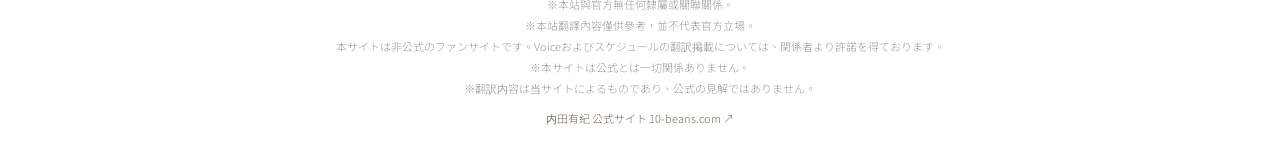
==== commit 83c53bc3: "Update index.html" ====
--- a/index.html
+++ b/index.html
@@ -37,7 +37,7 @@
 
   <div class="site-intro">
     <p class="intro-greeting">大家好！我是帳篷君⛺️</p>
-    <p>本站為日本演員 <strong>內田有紀</strong> 之非官方中文資訊網站，不定期整理並翻譯官方網站（<a href="https://10-beans.com/" target="_blank" rel="noopener">10-beans.com</a>）之 Voice 與 Schedule 內容，相關翻譯與轉載均已取得授權，希望讓更多中文讀者也能感受到她所傳遞的聲音與步伐。</p>
+    <p>本站為日本演員 <strong>內田有紀</strong> 之非官方中文資訊網站，不定期整理並翻譯官方網站（<a href="https://10-beans.com/" target="_blank" rel="noopener">10-beans.com</a>）之 Voice 與 Schedule 內容，相關翻譯與轉載均已取得授權，希望讓更多中文讀者也能感受到她所傳遞的聲音與一路以來的歷程。</p>
     <div class="intro-tags" role="list">
       <div class="intro-tag" role="listitem"><span class="intro-tag-label">Voice</span><span>翻譯官網近況文章</span></div>
       <div class="intro-tag" role="listitem"><span class="intro-tag-label">Schedule</span><span>整理並翻譯近期工作行程</span></div>
--- a/assets/css/style.css
+++ b/assets/css/style.css
@@ -398,7 +398,9 @@
 body.font-lg .voice-excerpt,
 body.font-lg .schedule-content,
 body.font-lg .work-title,
-body.font-lg .work-meta { font-size: 16px; }
+body.font-lg .work-meta,
+body.font-lg .site-intro p,
+body.font-lg .intro-tag { font-size: 16px; }
 body.font-lg .voice-date,
 body.font-lg .schedule-date,
 body.font-lg .work-notes { font-size: 14px; }
@@ -408,7 +410,9 @@
 body.font-xl .voice-excerpt,
 body.font-xl .schedule-content,
 body.font-xl .work-title,
-body.font-xl .work-meta { font-size: 18px; }
+body.font-xl .work-meta,
+body.font-xl .site-intro p,
+body.font-xl .intro-tag { font-size: 18px; }
 body.font-xl .voice-date,
 body.font-xl .schedule-date,
 body.font-xl .work-notes { font-size: 15px; }
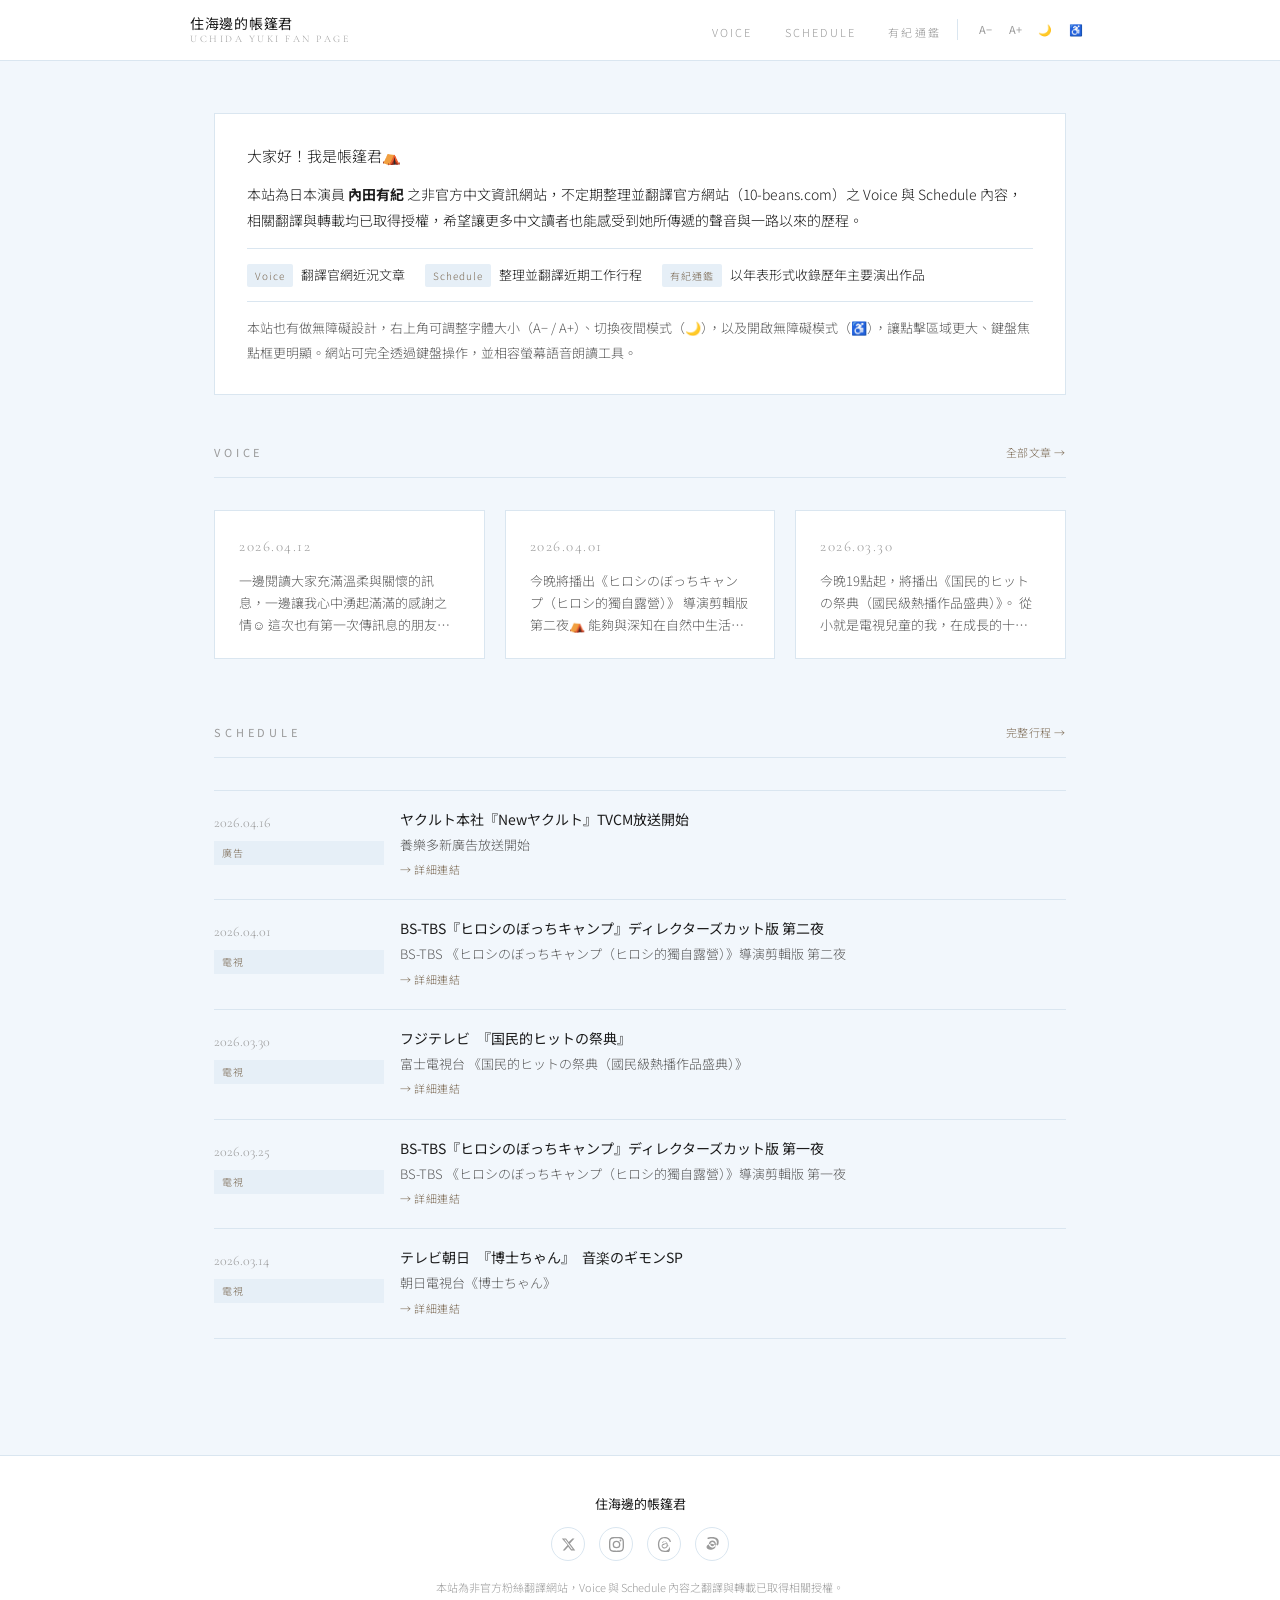
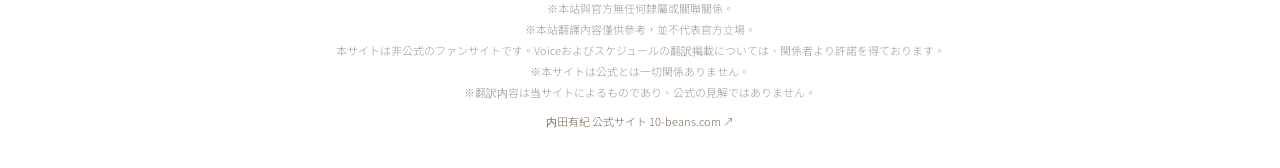
==== commit 82a28cf6: "Update index.html" ====
--- a/index.html
+++ b/index.html
@@ -6,7 +6,7 @@
   <title>住海邊的帳篷君</title>
   <meta name="description" content="住海邊的帳篷君">
   <link rel="icon" href="assets/favicon.svg" type="image/svg+xml">
-  <link rel="stylesheet" href="assets/css/style.css">
+  <link rel="stylesheet" href="assets/css/style.css?v=2">
 </head>
 <body>
 
@@ -91,7 +91,7 @@
   </div>
 </footer>
 
-<script src="assets/js/app.js"></script>
+<script src="assets/js/app.js?v=2"></script>
 <script>initHomePage();</script>
 </body>
 </html>
--- a/assets/css/style.css
+++ b/assets/css/style.css
@@ -112,7 +112,7 @@
   box-shadow: 0 2px 16px rgba(124, 106, 84, 0.09);
 }
 .voice-date {
-  font-size: 13px;
+  font-size: 15px;
   color: var(--text-muted);
   letter-spacing: 0.1em;
   margin-bottom: 10px;
@@ -151,7 +151,7 @@
   gap: 6px;
 }
 .schedule-date {
-  font-size: 12px;
+  font-size: 14px;
   font-family: 'Cormorant Garamond', serif;
   color: var(--text-muted);
   padding-top: 3px;
@@ -570,6 +570,136 @@
 body.dark-mode .tag-演唱會   { background: #3D0A20; color: #F1948A; }
 body.dark-mode .tag-舞台劇   { background: #0B3020; color: #7DCEA0; }
 body.dark-mode .tag-其他    { background: #2a2a2a; color: #aaa; }
+
+/* ── Calendar ── */
+.cal-wrap {
+  background: var(--bg-card);
+  border: 1px solid var(--border);
+  padding: 20px 20px 16px;
+  margin-bottom: 40px;
+}
+.cal-header {
+  display: flex;
+  align-items: center;
+  justify-content: space-between;
+  margin-bottom: 14px;
+}
+.cal-nav {
+  background: none;
+  border: 1px solid var(--border);
+  width: 28px;
+  height: 28px;
+  cursor: pointer;
+  font-size: 15px;
+  color: var(--text-secondary);
+  display: flex;
+  align-items: center;
+  justify-content: center;
+  transition: all 0.15s;
+  line-height: 1;
+}
+.cal-nav:hover { border-color: var(--accent); color: var(--accent); }
+.cal-title {
+  font-family: 'Cormorant Garamond', serif;
+  font-size: 16px;
+  letter-spacing: 0.12em;
+  color: var(--text-primary);
+  display: flex;
+  align-items: center;
+  gap: 6px;
+}
+.cal-title select {
+  font-family: 'Cormorant Garamond', serif;
+  font-size: 16px;
+  letter-spacing: 0.12em;
+  color: var(--text-primary);
+  background: transparent;
+  border: none;
+  border-bottom: 1px solid var(--border);
+  cursor: pointer;
+  padding: 0 2px;
+  appearance: none;
+  -webkit-appearance: none;
+}
+.cal-title select:focus { outline: 2px solid var(--accent); border-radius: 2px; }
+.cal-title-month { letter-spacing: 0.12em; }
+.cal-weekdays {
+  display: grid;
+  grid-template-columns: repeat(7, 1fr);
+  margin-bottom: 4px;
+}
+.cal-weekdays span {
+  font-size: 10px;
+  letter-spacing: 0.08em;
+  color: var(--text-muted);
+  text-align: center;
+  padding: 3px 0;
+}
+.cal-grid {
+  display: grid;
+  grid-template-columns: repeat(7, 1fr);
+  gap: 2px;
+}
+.cal-cell {
+  display: flex;
+  flex-direction: column;
+  align-items: center;
+  justify-content: flex-start;
+  min-height: 56px;
+  cursor: pointer;
+  border: 1px solid var(--border);
+  border-radius: 0;
+  transition: background 0.15s;
+  padding: 6px 4px 4px;
+  gap: 4px;
+}
+.cal-cell:not(.cal-empty):hover { background: var(--accent-light); }
+.cal-empty { cursor: default; pointer-events: none; border-color: transparent; }
+.cal-day-num {
+  font-family: 'Cormorant Garamond', serif;
+  font-size: 16px;
+  color: var(--text-secondary);
+  line-height: 1;
+}
+.cal-birthday { font-size: 10px; margin-left: 1px; vertical-align: middle; }
+.cal-sun .cal-day-num { color: #B03A2E; }
+.cal-sat .cal-day-num { color: #2E75B6; }
+.cal-today { background: var(--accent-light); }
+.cal-today .cal-day-num { color: var(--accent); font-weight: 500; }
+.cal-selected { background: var(--accent) !important; border-color: var(--accent) !important; }
+.cal-selected .cal-day-num { color: #fff !important; }
+.cal-selected .cal-dot { opacity: 0.8; }
+.cal-dots { display: flex; gap: 2px; flex-wrap: wrap; justify-content: center; }
+.cal-dot { width: 5px; height: 5px; border-radius: 50%; flex-shrink: 0; }
+.cal-dot-電視   { background: #5B9BD5; }
+.cal-dot-電影   { background: #9B59B6; }
+.cal-dot-廣播   { background: #1ABC9C; }
+.cal-dot-雜誌   { background: #E67E22; }
+.cal-dot-舞台劇  { background: #27AE60; }
+.cal-dot-廣告   { background: #E74C3C; }
+.cal-dot-活動   { background: #F39C12; }
+.cal-dot-其他   { background: #95A5A6; }
+.cal-filter-bar {
+  display: flex;
+  align-items: center;
+  justify-content: space-between;
+  margin-top: 12px;
+  padding: 7px 12px;
+  background: var(--accent-light);
+  border-left: 2px solid var(--accent);
+  font-size: 12px;
+  color: var(--text-secondary);
+}
+#cal-clear {
+  background: none;
+  border: none;
+  color: var(--accent);
+  font-size: 11px;
+  cursor: pointer;
+  font-family: 'Noto Sans TC', sans-serif;
+  letter-spacing: 0.05em;
+}
+#cal-clear:hover { text-decoration: underline; }
 
 /* ── Responsive ── */
 @media (max-width: 640px) {
@@ -604,7 +734,7 @@
     gap: 8px;
     margin-bottom: 6px;
   }
-  .schedule-date { font-size: 12px; }
+  .schedule-date { font-size: 13px; }
   .schedule-type { display: inline-block; }
   .schedule-content { font-size: 14px; }
 
